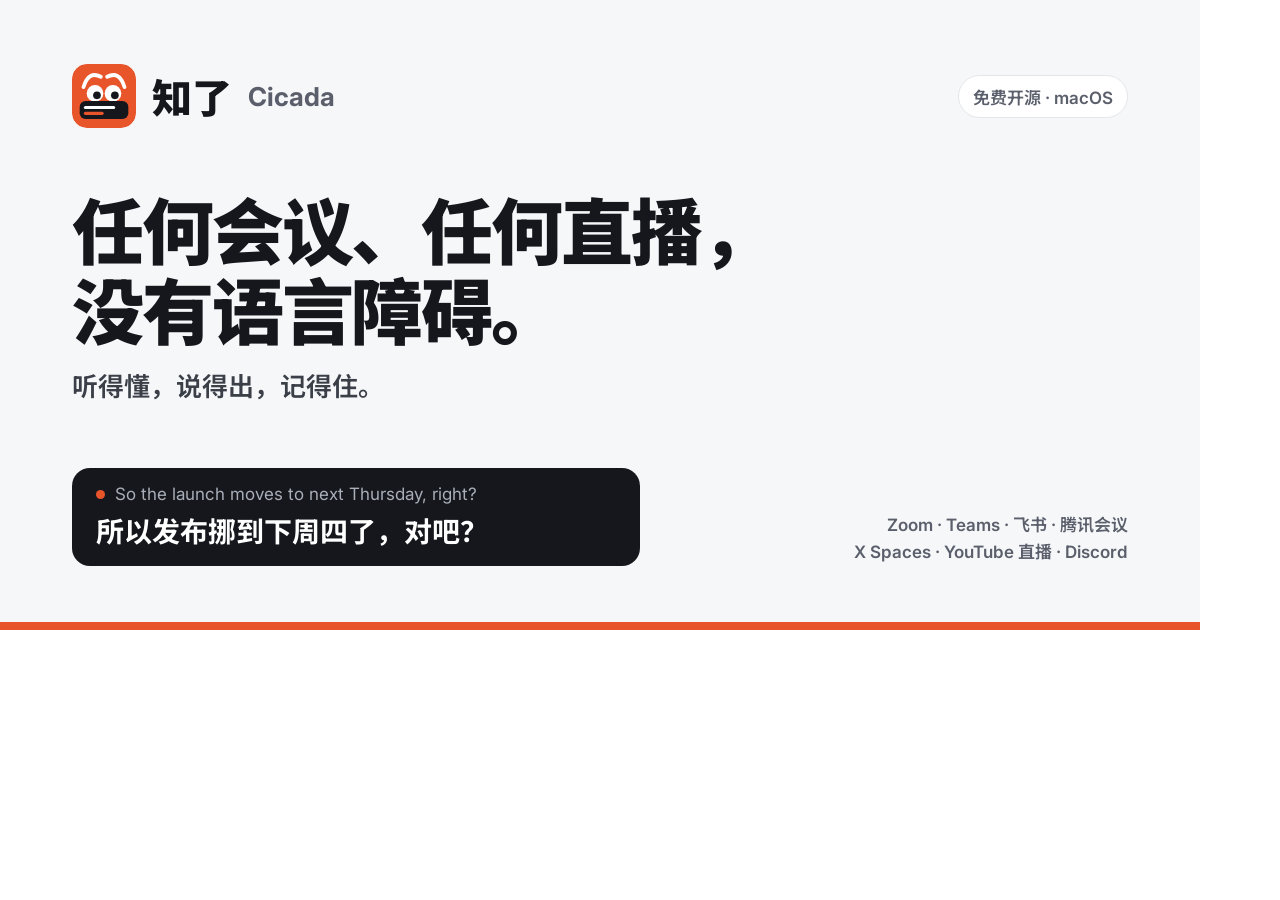
==== scripts/site-og.html @ d315e965 "feat: add the website, the changelog page and the Apache-2.0 license Co-Authored-By: Claude Opus 5.5" ====
<!doctype html>
<!-- The website's share card (site/og.png, 1200×630). Rendered by scripts/site-images.sh. -->
<html lang="zh-CN">
<head>
<meta charset="utf-8">
<link rel="stylesheet" href="https://fonts.googleapis.com/css2?family=Inter:wght@500;600;700;800&amp;family=Noto+Sans+SC:wght@500;700;900&amp;display=swap">
<style>
html, body { margin: 0; }
.card { width: 1200px; height: 630px; box-sizing: border-box; padding: 64px 72px; background: #F6F7F9; font-family: Inter, "Noto Sans SC", "PingFang SC", sans-serif; color: #15171C; display: flex; flex-direction: column; justify-content: space-between; position: relative; overflow: hidden; }
.top { display: flex; align-items: center; gap: 16px; }
.top img { width: 64px; height: 64px; border-radius: 15px; }
.name { font-size: 40px; font-weight: 900; }
.en { font-size: 26px; font-weight: 700; color: #5A5F6B; }
.pill { margin-left: auto; padding: 8px 14px; border-radius: 999px; background: #FFFFFF; border: 1px solid #E4E6EA; font-size: 17px; font-weight: 600; color: #5A5F6B; }
.slogan { font-size: 72px; line-height: 1.1; font-weight: 900; letter-spacing: -0.03em; }
.sub { margin-top: 14px; font-size: 26px; font-weight: 600; color: #3B3F48; }
.bottom { display: flex; align-items: flex-end; justify-content: space-between; gap: 32px; }
.bar { padding: 16px 24px; border-radius: 18px; background: #15171C; color: #FFFFFF; min-width: 520px; }
.bar .s { display: flex; align-items: center; gap: 10px; font-size: 17px; color: #A9AEB8; }
.bar .s i { width: 9px; height: 9px; border-radius: 50%; background: #E8552B; }
.bar .t { margin-top: 6px; font-size: 28px; font-weight: 700; }
.apps { font-size: 17px; line-height: 1.6; color: #5A5F6B; font-weight: 600; text-align: right; }
.stripe { position: absolute; left: 0; right: 0; bottom: 0; height: 8px; background: #E8552B; }
</style>
</head>
<body>
<div class="card">
  <div class="top"><img src="../site/icon.svg" alt=""><span class="name">知了</span><span class="en">Cicada</span><span class="pill">免费开源 · macOS</span></div>
  <div><div class="slogan">任何会议、任何直播，<br>没有语言障碍。</div><div class="sub">听得懂，说得出，记得住。</div></div>
  <div class="bottom">
    <div class="bar"><div class="s"><i></i>So the launch moves to next Thursday, right?</div><div class="t">所以发布挪到下周四了，对吧？</div></div>
    <div class="apps">Zoom · Teams · 飞书 · 腾讯会议<br>X Spaces · YouTube 直播 · Discord</div>
  </div>
  <div class="stripe"></div>
</div>
</body>
</html>
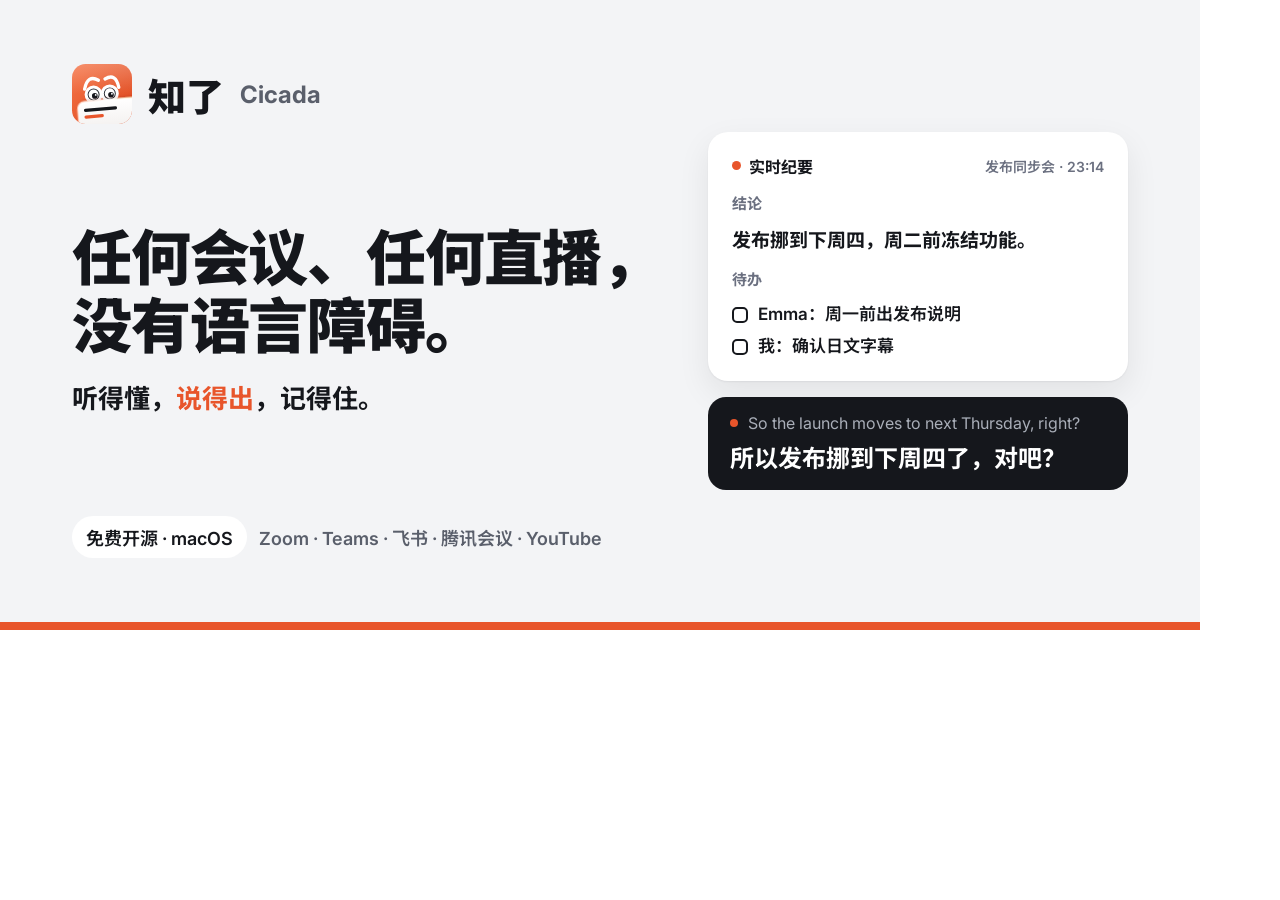
==== commit 10cad54b: "feat(site): Show the share card in the page's language when a link is shared Co-Authored-By: Claude " ====
--- a/scripts/site-og.html
+++ b/scripts/site-og.html
@@ -1,37 +1,98 @@
 <!doctype html>
-<!-- The website's share card (site/og.png, 1200×630). Rendered by scripts/site-images.sh. -->
+<!-- The website's share cards, 1200×630: site-og.html?lang=zh → site/og.png, ?lang=en|ja|ko → site/og-<lang>.png.
+     Rendered by scripts/site-images.sh. The right half shows what the app does (notes + a subtitle) rather than
+     leaving room empty; its wording follows the app's own UI strings in Resources/<lang>.lproj. -->
 <html lang="zh-CN">
 <head>
 <meta charset="utf-8">
-<link rel="stylesheet" href="https://fonts.googleapis.com/css2?family=Inter:wght@500;600;700;800&amp;family=Noto+Sans+SC:wght@500;700;900&amp;display=swap">
+<link rel="stylesheet" href="https://fonts.googleapis.com/css2?family=Inter:wght@500;600;700;800&amp;family=Noto+Sans+SC:wght@500;700;900&amp;family=Noto+Sans+JP:wght@500;700;900&amp;family=Noto+Sans+KR:wght@500;700;900&amp;display=swap">
 <style>
 html, body { margin: 0; }
-.card { width: 1200px; height: 630px; box-sizing: border-box; padding: 64px 72px; background: #F6F7F9; font-family: Inter, "Noto Sans SC", "PingFang SC", sans-serif; color: #15171C; display: flex; flex-direction: column; justify-content: space-between; position: relative; overflow: hidden; }
+body { word-break: keep-all; } /* Korean wraps at spaces, not mid-word */
+.card { width: 1200px; height: 630px; box-sizing: border-box; padding: 64px 72px 72px; background: #F3F4F6; font-family: Inter, var(--cjk), sans-serif; color: #15171C; display: flex; gap: 40px; position: relative; overflow: hidden; }
+.left { flex: 1 1 0; min-width: 0; display: flex; flex-direction: column; justify-content: space-between; }
 .top { display: flex; align-items: center; gap: 16px; }
-.top img { width: 64px; height: 64px; border-radius: 15px; }
-.name { font-size: 40px; font-weight: 900; }
-.en { font-size: 26px; font-weight: 700; color: #5A5F6B; }
-.pill { margin-left: auto; padding: 8px 14px; border-radius: 999px; background: #FFFFFF; border: 1px solid #E4E6EA; font-size: 17px; font-weight: 600; color: #5A5F6B; }
-.slogan { font-size: 72px; line-height: 1.1; font-weight: 900; letter-spacing: -0.03em; }
-.sub { margin-top: 14px; font-size: 26px; font-weight: 600; color: #3B3F48; }
-.bottom { display: flex; align-items: flex-end; justify-content: space-between; gap: 32px; }
-.bar { padding: 16px 24px; border-radius: 18px; background: #15171C; color: #FFFFFF; min-width: 520px; }
-.bar .s { display: flex; align-items: center; gap: 10px; font-size: 17px; color: #A9AEB8; }
-.bar .s i { width: 9px; height: 9px; border-radius: 50%; background: #E8552B; }
-.bar .t { margin-top: 6px; font-size: 28px; font-weight: 700; }
-.apps { font-size: 17px; line-height: 1.6; color: #5A5F6B; font-weight: 600; text-align: right; }
+.top img { width: 60px; height: 60px; }
+.name { font-size: 38px; font-weight: 900; }
+.en { font-size: 24px; font-weight: 700; color: #5A5F6B; }
+.slogan { font-size: var(--slogan, 60px); line-height: 1.12; font-weight: 900; letter-spacing: -0.02em; }
+.sub { margin-top: 18px; font-size: 26px; font-weight: 700; }
+.sub b { color: #E8552B; font-weight: 700; }
+.foot { display: flex; align-items: center; gap: 12px; font-size: 18px; font-weight: 600; color: #5A5F6B; white-space: nowrap; }
+.pill { padding: 8px 14px; border-radius: 999px; background: #FFFFFF; color: #15171C; }
+.right { flex: 0 0 420px; display: flex; flex-direction: column; justify-content: center; gap: 16px; }
+.notes { background: #FFFFFF; border-radius: 20px; padding: 22px 24px; display: flex; flex-direction: column; gap: 14px; box-shadow: 0 1px 2px rgba(21,23,28,.06), 0 12px 32px rgba(21,23,28,.08); }
+.head { display: flex; align-items: center; gap: 8px; font-size: 16px; font-weight: 700; }
+.head span:last-child { margin-left: auto; font-size: 14px; font-weight: 600; color: #6B7080; }
+.dot { width: 9px; height: 9px; border-radius: 50%; background: #E8552B; flex: none; }
+.label { font-size: 15px; font-weight: 700; color: #6B7080; }
+.decision { font-size: 19px; font-weight: 700; line-height: 1.45; }
+.todos { display: flex; flex-direction: column; gap: 8px; font-size: 17px; font-weight: 600; line-height: 1.4; }
+.todos div { display: flex; gap: 10px; align-items: center; }
+.todos div::before { content: ""; width: 16px; height: 16px; box-sizing: border-box; border: 2px solid #15171C; border-radius: 5px; flex: none; }
+.bar { background: #15171C; color: #FFFFFF; border-radius: 18px; padding: 16px 22px; }
+.bar .s { display: flex; align-items: center; gap: 10px; font-size: 16px; color: #A9AEB8; }
+.bar .s .dot { width: 8px; height: 8px; }
+.bar .t { margin-top: 6px; font-size: 24px; font-weight: 700; text-wrap: balance; }
 .stripe { position: absolute; left: 0; right: 0; bottom: 0; height: 8px; background: #E8552B; }
 </style>
 </head>
 <body>
 <div class="card">
-  <div class="top"><img src="../site/icon.svg" alt=""><span class="name">知了</span><span class="en">Cicada</span><span class="pill">免费开源 · macOS</span></div>
-  <div><div class="slogan">任何会议、任何直播，<br>没有语言障碍。</div><div class="sub">听得懂，说得出，记得住。</div></div>
-  <div class="bottom">
-    <div class="bar"><div class="s"><i></i>So the launch moves to next Thursday, right?</div><div class="t">所以发布挪到下周四了，对吧？</div></div>
-    <div class="apps">Zoom · Teams · 飞书 · 腾讯会议<br>X Spaces · YouTube 直播 · Discord</div>
+  <div class="left">
+    <div class="top"><img src="../site/icon.svg" alt=""><span class="name" id="name"></span><span class="en" id="en"></span></div>
+    <div><div class="slogan" id="slogan"></div><div class="sub" id="sub"></div></div>
+    <div class="foot"><span class="pill" id="pill"></span><span id="apps"></span></div>
+  </div>
+  <div class="right">
+    <div class="notes">
+      <div class="head"><span class="dot"></span><span id="notes"></span><span id="meeting"></span></div>
+      <div class="label" id="decisionLabel"></div>
+      <div class="decision" id="decision"></div>
+      <div class="label" id="todoLabel"></div>
+      <div class="todos" id="todos"></div>
+    </div>
+    <div class="bar"><div class="s"><span class="dot"></span><span id="heard"></span></div><div class="t" id="said"></div></div>
   </div>
   <div class="stripe"></div>
 </div>
+<script>
+// sub is [before, accent, after]: 说得出 (speaking into the room) is the part only Cicada does.
+const CARDS = {
+  zh: { lang: "zh-CN", cjk: "'Noto Sans SC', 'PingFang SC'", name: "知了", en: "Cicada",
+    slogan: "任何会议、任何直播，<br>没有语言障碍。", sub: ["听得懂，", "说得出", "，记得住。"],
+    pill: "免费开源 · macOS", apps: "Zoom · Teams · 飞书 · 腾讯会议 · YouTube",
+    notes: "实时纪要", meeting: "发布同步会 · 23:14", decisionLabel: "结论", decision: "发布挪到下周四，周二前冻结功能。",
+    todoLabel: "待办", todos: ["Emma：周一前出发布说明", "我：确认日文字幕"],
+    heard: "So the launch moves to next Thursday, right?", said: "所以发布挪到下周四了，对吧？" },
+  en: { lang: "en", cjk: "'Noto Sans SC'", name: "Cicada", en: "", slogan: "Any call, any stream,<br>no language barrier.", size: "54px",
+    sub: ["Understand. ", "Speak up.", " Remember."],
+    pill: "Free · Open source · macOS", apps: "Zoom · Teams · Meet · YouTube",
+    notes: "Live notes", meeting: "Launch sync · 23:14", decisionLabel: "Conclusions", decision: "Launch moves to next Thursday; feature freeze by Tuesday.",
+    todoLabel: "To-dos", todos: ["Lin: release notes by Monday", "Me: check the Japanese subtitles"],
+    heard: "所以发布挪到下周四了，对吧？", said: "So the launch moves to next Thursday?" },
+  ja: { lang: "ja", cjk: "'Noto Sans JP'", name: "Cicada", en: "", slogan: "どんな会議も、<br>どんな配信も、<br>言葉の壁なく。", size: "54px",
+    sub: ["聞き取り、", "話し、", "記録する。"],
+    pill: "無料・オープンソース · macOS", apps: "Zoom · Teams · Meet · YouTube",
+    notes: "ライブ議事メモ", meeting: "ローンチ定例 · 23:14", decisionLabel: "結論", decision: "ローンチは来週木曜に延期、火曜に機能凍結。",
+    todoLabel: "ToDo", todos: ["Emma：月曜までにリリースノート", "自分：字幕の訳語を確認"],
+    heard: "So the launch moves to next Thursday, right?", said: "来週木曜に延期ですね？" },
+  ko: { lang: "ko", cjk: "'Noto Sans KR'", name: "Cicada", en: "", slogan: "어떤 회의도,<br>어떤 방송도<br>언어 장벽 없이", size: "54px",
+    sub: ["알아듣고, ", "말하고,", " 기록합니다"],
+    pill: "무료 오픈 소스 · macOS", apps: "Zoom · Teams · Meet · YouTube",
+    notes: "실시간 회의록", meeting: "출시 회의 · 23:14", decisionLabel: "결론", decision: "출시는 다음 주 목요일, 화요일까지 기능 동결.",
+    todoLabel: "할 일", todos: ["Emma: 월요일까지 릴리스 노트", "나: 자막 용어 확인"],
+    heard: "So the launch moves to next Thursday, right?", said: "출시가 다음 주 목요일로 미뤄지죠?" },
+};
+const c = CARDS[new URLSearchParams(location.search).get("lang")] || CARDS.zh;
+const $ = id => document.getElementById(id);
+document.documentElement.lang = c.lang;
+document.body.style.setProperty("--cjk", c.cjk);
+if (c.size) document.body.style.setProperty("--slogan", c.size);
+for (const k of ["name", "en", "pill", "apps", "notes", "meeting", "decisionLabel", "decision", "todoLabel", "heard", "said"]) $(k).textContent = c[k];
+$("slogan").innerHTML = c.slogan;
+$("sub").append(c.sub[0], Object.assign(document.createElement("b"), { textContent: c.sub[1] }), c.sub[2]);
+for (const t of c.todos) $("todos").appendChild(Object.assign(document.createElement("div"), { textContent: t }));
+</script>
 </body>
 </html>
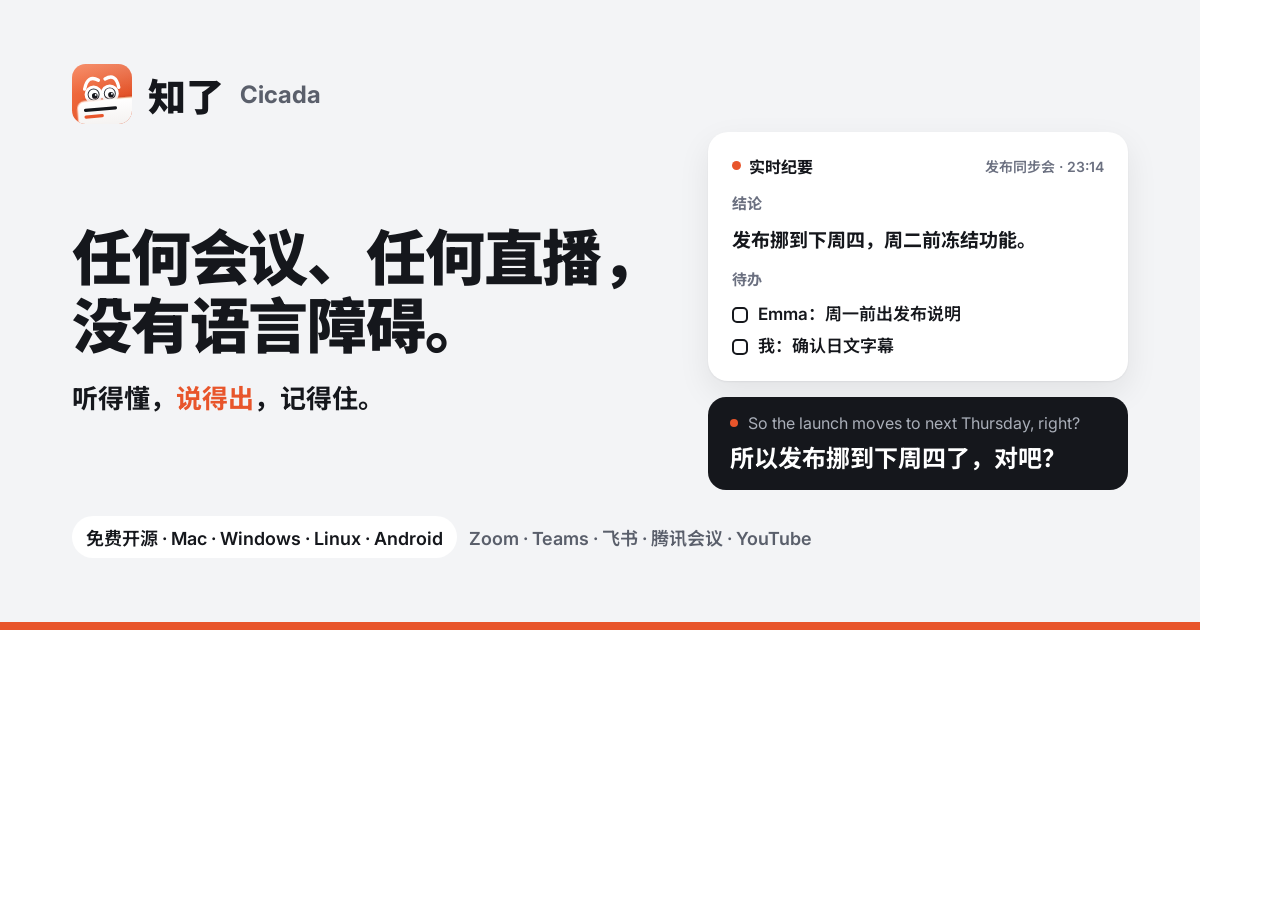
==== commit 0b674821: "fix(site): the share cards name Mac, Windows, Linux and Android instead of macOS alone Co-Authored-B" ====
--- a/scripts/site-og.html
+++ b/scripts/site-og.html
@@ -61,25 +61,25 @@
 const CARDS = {
   zh: { lang: "zh-CN", cjk: "'Noto Sans SC', 'PingFang SC'", name: "知了", en: "Cicada",
     slogan: "任何会议、任何直播，<br>没有语言障碍。", sub: ["听得懂，", "说得出", "，记得住。"],
-    pill: "免费开源 · macOS", apps: "Zoom · Teams · 飞书 · 腾讯会议 · YouTube",
+    pill: "免费开源 · Mac · Windows · Linux · Android", apps: "Zoom · Teams · 飞书 · 腾讯会议 · YouTube",
     notes: "实时纪要", meeting: "发布同步会 · 23:14", decisionLabel: "结论", decision: "发布挪到下周四，周二前冻结功能。",
     todoLabel: "待办", todos: ["Emma：周一前出发布说明", "我：确认日文字幕"],
     heard: "So the launch moves to next Thursday, right?", said: "所以发布挪到下周四了，对吧？" },
   en: { lang: "en", cjk: "'Noto Sans SC'", name: "Cicada", en: "", slogan: "Any call, any stream,<br>no language barrier.", size: "54px",
     sub: ["Understand. ", "Speak up.", " Remember."],
-    pill: "Free · Open source · macOS", apps: "Zoom · Teams · Meet · YouTube",
+    pill: "Free · Open source · Mac · Windows · Linux · Android", apps: "Zoom · Teams · Meet · YouTube",
     notes: "Live notes", meeting: "Launch sync · 23:14", decisionLabel: "Conclusions", decision: "Launch moves to next Thursday; feature freeze by Tuesday.",
     todoLabel: "To-dos", todos: ["Lin: release notes by Monday", "Me: check the Japanese subtitles"],
     heard: "所以发布挪到下周四了，对吧？", said: "So the launch moves to next Thursday?" },
   ja: { lang: "ja", cjk: "'Noto Sans JP'", name: "Cicada", en: "", slogan: "どんな会議も、<br>どんな配信も、<br>言葉の壁なく。", size: "54px",
     sub: ["聞き取り、", "話し、", "記録する。"],
-    pill: "無料・オープンソース · macOS", apps: "Zoom · Teams · Meet · YouTube",
+    pill: "無料・オープンソース · Mac · Windows · Linux · Android", apps: "Zoom · Teams · Meet · YouTube",
     notes: "ライブ議事メモ", meeting: "ローンチ定例 · 23:14", decisionLabel: "結論", decision: "ローンチは来週木曜に延期、火曜に機能凍結。",
     todoLabel: "ToDo", todos: ["Emma：月曜までにリリースノート", "自分：字幕の訳語を確認"],
     heard: "So the launch moves to next Thursday, right?", said: "来週木曜に延期ですね？" },
   ko: { lang: "ko", cjk: "'Noto Sans KR'", name: "Cicada", en: "", slogan: "어떤 회의도,<br>어떤 방송도<br>언어 장벽 없이", size: "54px",
     sub: ["알아듣고, ", "말하고,", " 기록합니다"],
-    pill: "무료 오픈 소스 · macOS", apps: "Zoom · Teams · Meet · YouTube",
+    pill: "무료 오픈 소스 · Mac · Windows · Linux · Android", apps: "Zoom · Teams · Meet · YouTube",
     notes: "실시간 회의록", meeting: "출시 회의 · 23:14", decisionLabel: "결론", decision: "출시는 다음 주 목요일, 화요일까지 기능 동결.",
     todoLabel: "할 일", todos: ["Emma: 월요일까지 릴리스 노트", "나: 자막 용어 확인"],
     heard: "So the launch moves to next Thursday, right?", said: "출시가 다음 주 목요일로 미뤄지죠?" },
